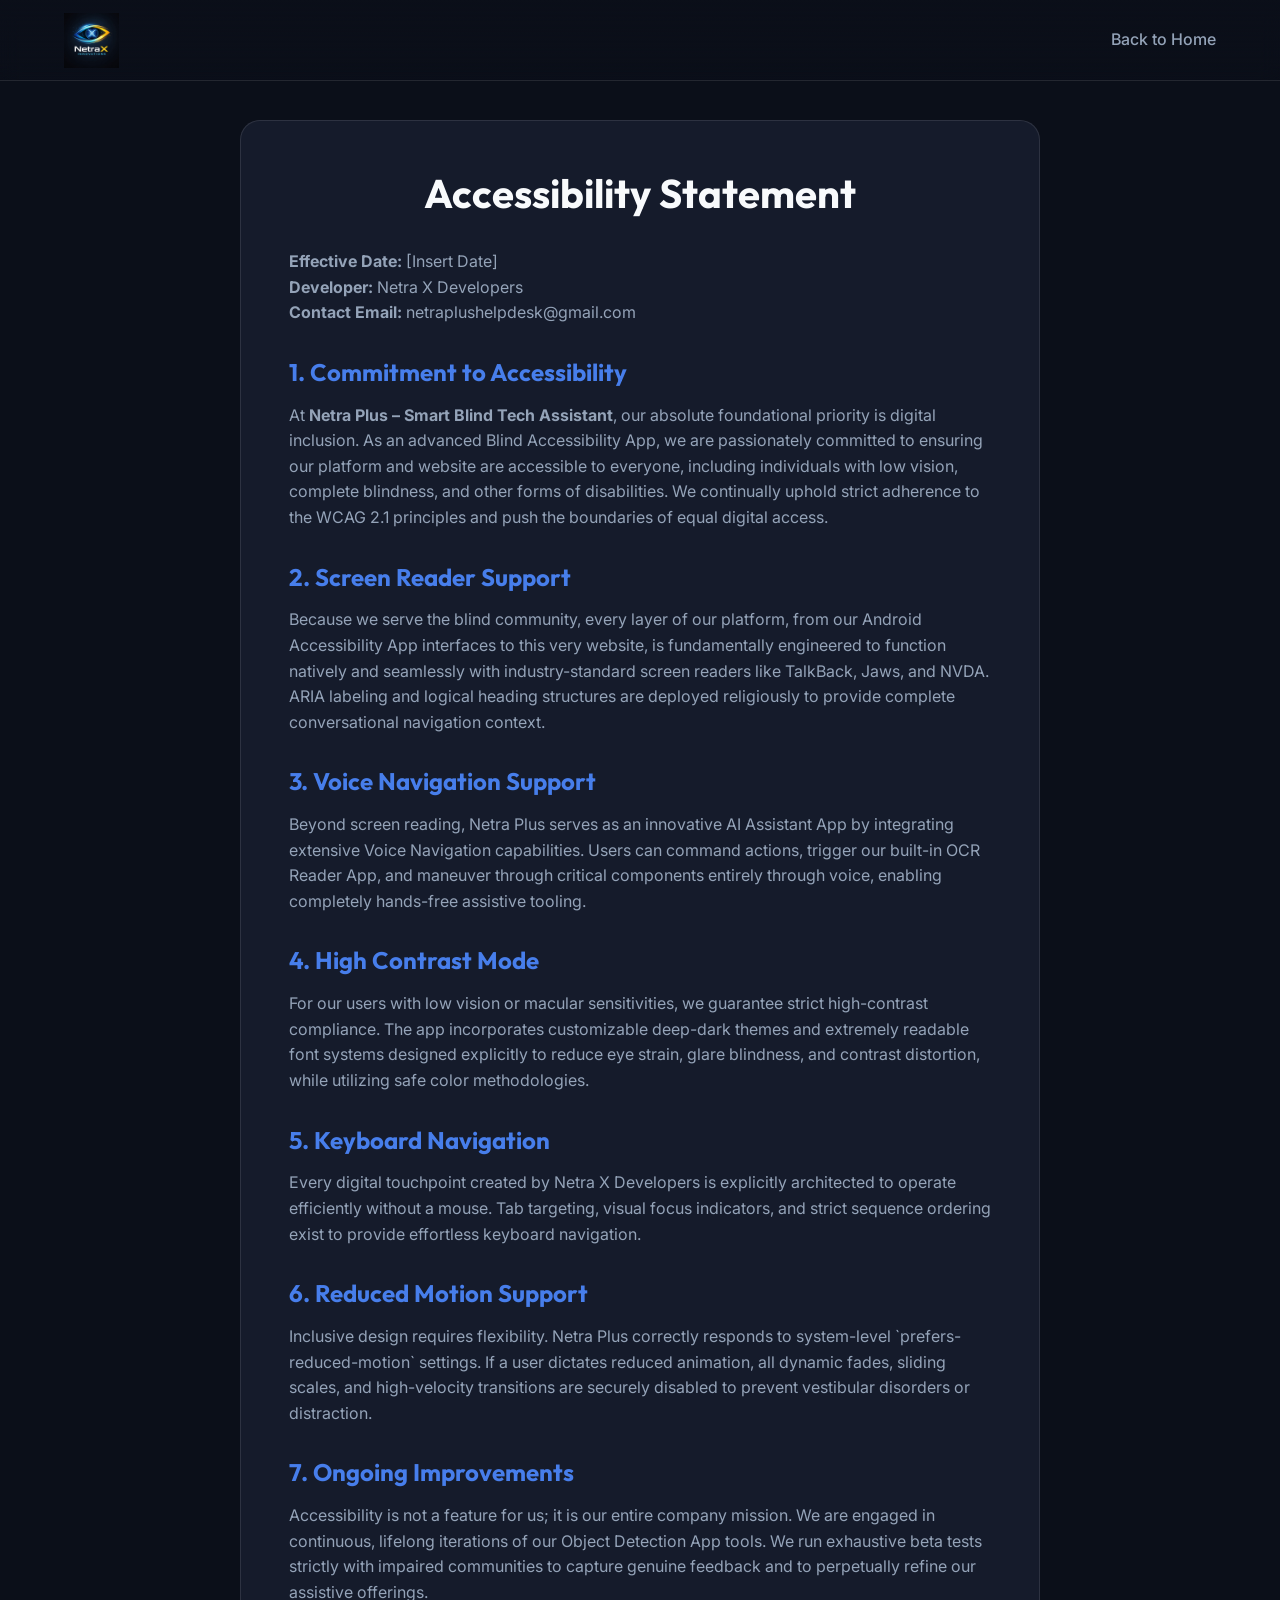
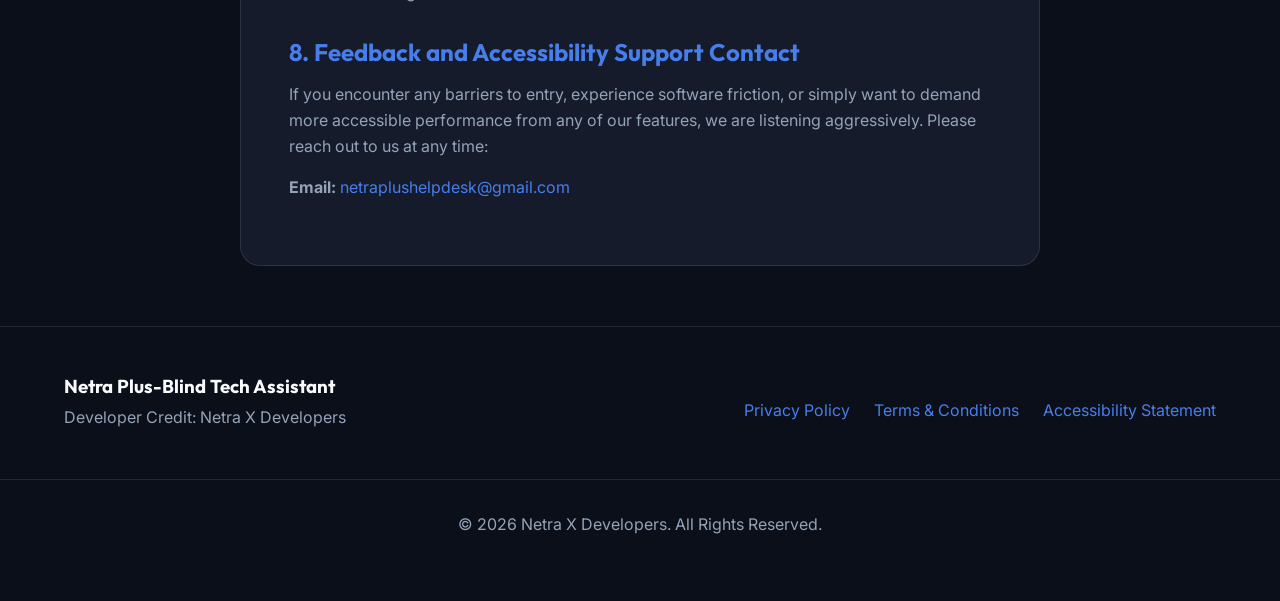
==== accessibility.html @ 4c16a259 "Add files via upload" ====
<!DOCTYPE html>
<html lang="en">

<head>
    <meta charset="UTF-8">
    <meta name="viewport" content="width=device-width, initial-scale=1.0">
    <title>Accessibility Statement | Netra Plus – Smart Blind Tech Assistant</title>
    <meta name="description"
        content="Read the Accessibility Statement of Netra Plus – Smart Blind Tech Assistant. Discover our commitment to WCAG 2.1, screen readers, and inclusive design.">
    <!-- Keyword optimization -->
    <meta name="keywords"
        content="Blind Accessibility App, AI Assistant App, Object Detection App, OCR Reader App, Android Accessibility App, Screen Reader Support">
    <link rel="preconnect" href="https://fonts.googleapis.com">
    <link rel="preconnect" href="https://fonts.gstatic.com" crossorigin>
    <link
        href="https://fonts.googleapis.com/css2?family=Outfit:wght@300;400;600;800&family=Inter:wght@400;500;700&display=swap"
        rel="stylesheet">
    <link rel="stylesheet" href="https://cdnjs.cloudflare.com/ajax/libs/font-awesome/6.4.0/css/all.min.css">
    <link rel="stylesheet" href="style.css">
</head>

<body data-theme="dark">
    <!-- Accessibility Skip Link -->
    <a href="#main-content" class="skip-to-content" aria-label="Skip to main content">Skip to content</a>

    <header role="banner" class="sticky-header">
        <nav aria-label="Main Navigation" class="container navbar">
            <div class="logo">
                <a href="index.html" aria-label="NetraX Developers Home">
                    <img src="netrax-logo.jpeg" alt="NetraX Developers Banner"
                        style="height: 55px; width: auto; max-width: 280px; vertical-align: middle; object-fit: contain;">
                </a>
            </div>
            <ul class="nav-links">
                <li><a href="index.html" aria-label="Return to Home Page">Back to Home</a></li>
            </ul>
        </nav>
    </header>

    <main id="main-content" role="main" style="padding-top: 120px; padding-bottom: 60px;">
        <div class="container"
            style="max-width: 800px; background: var(--bg-surface); padding: 3rem; border-radius: var(--radius-lg); border: 1px solid var(--border-color);">
            <h1 class="section-title" style="margin-bottom: 2rem;">Accessibility Statement</h1>
            <p><strong>Effective Date:</strong> [Insert Date]<br>
                <strong>Developer:</strong> Netra X Developers<br>
                <strong>Contact Email:</strong> netraplushelpdesk@gmail.com
            </p>

            <section aria-labelledby="section-1">
                <h2 id="section-1" style="color: var(--primary); margin-top: 2rem;">1. Commitment to Accessibility</h2>
                <p>At <strong>Netra Plus – Smart Blind Tech Assistant</strong>, our absolute foundational priority is
                    digital inclusion. As an advanced Blind Accessibility App, we are passionately committed to ensuring
                    our platform and website are accessible to everyone, including individuals with low vision, complete
                    blindness, and other forms of disabilities. We continually uphold strict adherence to the WCAG 2.1
                    principles and push the boundaries of equal digital access.</p>
            </section>

            <section aria-labelledby="section-2">
                <h2 id="section-2" style="color: var(--primary); margin-top: 2rem;">2. Screen Reader Support</h2>
                <p>Because we serve the blind community, every layer of our platform, from our Android Accessibility App
                    interfaces to this very website, is fundamentally engineered to function natively and seamlessly
                    with industry-standard screen readers like TalkBack, Jaws, and NVDA. ARIA labeling and logical
                    heading structures are deployed religiously to provide complete conversational navigation context.
                </p>
            </section>

            <section aria-labelledby="section-3">
                <h2 id="section-3" style="color: var(--primary); margin-top: 2rem;">3. Voice Navigation Support</h2>
                <p>Beyond screen reading, Netra Plus serves as an innovative AI Assistant App by integrating extensive
                    Voice Navigation capabilities. Users can command actions, trigger our built-in OCR Reader App, and
                    maneuver through critical components entirely through voice, enabling completely hands-free
                    assistive tooling.</p>
            </section>

            <section aria-labelledby="section-4">
                <h2 id="section-4" style="color: var(--primary); margin-top: 2rem;">4. High Contrast Mode</h2>
                <p>For our users with low vision or macular sensitivities, we guarantee strict high-contrast compliance.
                    The app incorporates customizable deep-dark themes and extremely readable font systems designed
                    explicitly to reduce eye strain, glare blindness, and contrast distortion, while utilizing safe
                    color methodologies.</p>
            </section>

            <section aria-labelledby="section-5">
                <h2 id="section-5" style="color: var(--primary); margin-top: 2rem;">5. Keyboard Navigation</h2>
                <p>Every digital touchpoint created by Netra X Developers is explicitly architected to operate
                    efficiently without a mouse. Tab targeting, visual focus indicators, and strict sequence ordering
                    exist to provide effortless keyboard navigation.</p>
            </section>

            <section aria-labelledby="section-6">
                <h2 id="section-6" style="color: var(--primary); margin-top: 2rem;">6. Reduced Motion Support</h2>
                <p>Inclusive design requires flexibility. Netra Plus correctly responds to system-level
                    `prefers-reduced-motion` settings. If a user dictates reduced animation, all dynamic fades, sliding
                    scales, and high-velocity transitions are securely disabled to prevent vestibular disorders or
                    distraction.</p>
            </section>

            <section aria-labelledby="section-7">
                <h2 id="section-7" style="color: var(--primary); margin-top: 2rem;">7. Ongoing Improvements</h2>
                <p>Accessibility is not a feature for us; it is our entire company mission. We are engaged in
                    continuous, lifelong iterations of our Object Detection App tools. We run exhaustive beta tests
                    strictly with impaired communities to capture genuine feedback and to perpetually refine our
                    assistive offerings.</p>
            </section>

            <section aria-labelledby="section-8">
                <h2 id="section-8" style="color: var(--primary); margin-top: 2rem;">8. Feedback and Accessibility
                    Support Contact</h2>
                <p>If you encounter any barriers to entry, experience software friction, or simply want to demand more
                    accessible performance from any of our features, we are listening aggressively. Please reach out to
                    us at any time:</p>
                <p><strong>Email:</strong> <a href="mailto:netraplushelpdesk@gmail.com">netraplushelpdesk@gmail.com</a>
                </p>
            </section>

        </div>
    </main>

    <footer role="contentinfo">
        <div class="container footer-content">
            <div class="footer-brand">
                <h3>Netra Plus-Blind Tech Assistant</h3>
                <p>Developer Credit: Netra X Developers</p>
            </div>
            <div class="footer-links" aria-label="Footer Navigation">
                <a href="privacy.html" aria-label="Read Privacy Policy">Privacy Policy</a>
                <a href="terms.html" aria-label="Read Terms and Conditions">Terms & Conditions</a>
                <a href="accessibility.html" aria-label="Read Accessibility Statement">Accessibility Statement</a>
            </div>
        </div>
        <div class="footer-bottom">
            <p>&copy;
                <script>document.write(new Date().getFullYear())</script> Netra X Developers. All Rights Reserved.
            </p>
        </div>
    </footer>
</body>

</html>
---- style.css ----
/* ================================
   VARIABLES AND THEMING
================================= */
:root {
    /* Color Palette */
    --hue-primary: 220;
    --hue-secondary: 260;

    /* Default Dark Theme (Startup AI Style) */
    --bg-base: #0B0F19;
    --bg-surface: #151B2B;
    --bg-surface-hover: #1E293B;
    --text-main: #F8FAFC;
    --text-muted: #94A3B8;

    --primary: hsl(var(--hue-primary), 80%, 60%);
    --primary-hover: hsl(var(--hue-primary), 80%, 50%);
    --secondary: hsl(var(--hue-secondary), 80%, 60%);

    --focus-ring: #FBBF24;
    --border-color: rgba(255, 255, 255, 0.1);

    --font-heading: 'Outfit', sans-serif;
    --font-body: 'Inter', sans-serif;

    --radius-md: 12px;
    --radius-lg: 20px;
    --radius-pill: 9999px;

    --shadow-subtle: 0 4px 20px rgba(0, 0, 0, 0.3);

    --base-font-size: 16px;
    --transition-normal: 0.3s cubic-bezier(0.4, 0, 0.2, 1);
}

[data-theme="light"] {
    --bg-base: #F8FAFC;
    --bg-surface: #FFFFFF;
    --bg-surface-hover: #F1F5F9;
    --text-main: #0F172A;
    --text-muted: #475569;
    --border-color: #E2E8F0;
    --shadow-subtle: 0 4px 20px rgba(0, 0, 0, 0.05);
}

[data-contrast="high"] {
    --bg-base: #000000;
    --bg-surface: #000000;
    --bg-surface-hover: #000000;
    --text-main: #FFFFFF;
    --text-muted: #FFFFFF;
    --primary: #FFFF00;
    --primary-hover: #FFCC00;
    --secondary: #00FF00;
    --border-color: #FFFFFF;
    --focus-ring: #00FFFF;
}

[data-text="large"] {
    --base-font-size: 20px;
}

/* ================================
   RESET & BASE
================================= */
*,
*::before,
*::after {
    box-sizing: border-box;
    margin: 0;
    padding: 0;
}

html {
    scroll-behavior: smooth;
    font-size: var(--base-font-size);
}

body {
    font-family: var(--font-body);
    background-color: var(--bg-base);
    color: var(--text-main);
    line-height: 1.6;
    overflow-x: hidden;
    transition: background-color var(--transition-normal), color var(--transition-normal);
}

/* Accessibility: Focus visible styling */
:focus-visible {
    outline: 3px solid var(--focus-ring) !important;
    outline-offset: 4px;
    border-radius: 4px;
}

.skip-to-content {
    position: absolute;
    top: -100px;
    left: 20px;
    background: var(--primary);
    color: #fff;
    padding: 10px 20px;
    z-index: 10000;
    border-radius: var(--radius-pill);
    font-weight: bold;
    text-decoration: none;
    transition: top 0.2s;
}

.skip-to-content:focus {
    top: 20px;
}

.container {
    width: 90%;
    max-width: 1200px;
    margin: 0 auto;
}

h1,
h2,
h3,
h4 {
    font-family: var(--font-heading);
    line-height: 1.2;
    margin-bottom: 1rem;
}

.section-title {
    font-size: 2.5rem;
    font-weight: 700;
    text-align: center;
    margin-bottom: 3rem;
    color: var(--text-main);
}

p {
    margin-bottom: 1rem;
    color: var(--text-muted);
}

ul {
    list-style: none;
}

a {
    color: var(--primary);
    text-decoration: none;
    transition: color var(--transition-normal);
}

a:hover {
    color: var(--primary-hover);
}

/* ================================
   BUTTONS
================================= */
.btn {
    display: inline-flex;
    align-items: center;
    justify-content: center;
    gap: 0.75rem;
    padding: 0.8rem 1.8rem;
    border-radius: var(--radius-pill);
    font-weight: 600;
    font-size: 1rem;
    cursor: pointer;
    border: 2px solid transparent;
    transition: all var(--transition-normal);
    text-align: center;
}

.btn-primary {
    background: linear-gradient(135deg, var(--primary), var(--secondary));
    color: #fff !important;
    box-shadow: 0 4px 15px rgba(59, 130, 246, 0.4);
}

.btn-primary:hover {
    transform: translateY(-2px);
    box-shadow: 0 6px 20px rgba(59, 130, 246, 0.6);
}

.btn-secondary {
    background: var(--bg-surface);
    color: var(--text-main) !important;
    border-color: var(--border-color);
}

.btn-secondary:hover {
    background: var(--bg-surface-hover);
    transform: translateY(-2px);
}

.btn-outline {
    background: transparent;
    color: var(--primary) !important;
    border-color: var(--primary);
}

.btn-outline:hover {
    background: var(--primary);
    color: #fff !important;
}

.btn-sm {
    padding: 0.5rem 1.2rem;
    font-size: 0.9rem;
}

[data-contrast="high"] .btn-primary {
    background: var(--primary);
    color: #000 !important;
    border: 2px solid #FFF;
}

[data-contrast="high"] .btn-primary:hover {
    background: var(--primary-hover);
}

/* ================================
   HEADER & NAVIGATION
================================= */
.sticky-header {
    position: fixed;
    top: 0;
    left: 0;
    width: 100%;
    z-index: 1000;
    background: rgba(var(--bg-base-rgb), 0.8);
    backdrop-filter: blur(10px);
    -webkit-backdrop-filter: blur(10px);
    border-bottom: 1px solid var(--border-color);
}

/* Polyfill fallback for rgba using CSS custom properties structure */
.sticky-header {
    background-color: var(--bg-base);
    /* solid fallback */
}

@supports (backdrop-filter: blur(10px)) {
    .sticky-header {
        background-color: transparent;
        background-image: linear-gradient(to bottom, var(--bg-base), transparent);
    }
}

.navbar {
    display: flex;
    justify-content: space-between;
    align-items: center;
    height: 80px;
}

.logo a {
    font-family: var(--font-heading);
    font-size: 1.5rem;
    font-weight: 800;
    color: var(--text-main);
    text-transform: uppercase;
    letter-spacing: 1px;
}

.nav-links {
    display: flex;
    gap: 2rem;
}

.nav-links a {
    color: var(--text-muted);
    font-weight: 500;
}

.nav-links a:hover {
    color: var(--primary);
}

.accessibility-toolbar {
    display: flex;
    gap: 0.5rem;
}

.a11y-btn {
    background: var(--bg-surface);
    border: 1px solid var(--border-color);
    color: var(--text-main);
    width: 40px;
    height: 40px;
    border-radius: 50%;
    display: flex;
    align-items: center;
    justify-content: center;
    cursor: pointer;
    transition: all 0.2s ease;
}

.a11y-btn:hover {
    background: var(--primary);
    color: #fff;
    border-color: var(--primary);
}

.menu-toggle {
    display: none;
    background: none;
    border: none;
    color: var(--text-main);
    font-size: 1.5rem;
    cursor: pointer;
    padding: 0.5rem;
}

/* ================================
   HERO SECTION
================================= */
.hero {
    position: relative;
    padding-top: 150px;
    padding-bottom: 100px;
    min-height: 100vh;
    display: flex;
    align-items: center;
    justify-content: center;
    text-align: center;
    overflow: hidden;
}

.hero-bg {
    position: absolute;
    top: 0;
    left: 0;
    width: 100%;
    height: 100%;
    z-index: -1;
    overflow: hidden;
}

.gradient-sphere {
    position: absolute;
    border-radius: 50%;
    filter: blur(80px);
    opacity: 0.4;
    animation: float 10s infinite ease-in-out alternate;
}

.gradient-1 {
    top: -10%;
    left: -10%;
    width: 50vw;
    height: 50vw;
    background: var(--primary);
}

.gradient-2 {
    bottom: -10%;
    right: -10%;
    width: 40vw;
    height: 40vw;
    background: var(--secondary);
    animation-delay: -5s;
}

[data-contrast="high"] .gradient-sphere {
    display: none;
}

.hero-content {
    max-width: 800px;
}

.big-title {
    font-size: clamp(2.5rem, 5vw, 4.5rem);
    font-weight: 800;
    margin-bottom: 1.5rem;
}

.gradient-text {
    background: linear-gradient(to right, var(--primary), var(--secondary));
    -webkit-background-clip: text;
    background-clip: text;
    -webkit-text-fill-color: transparent;
}

[data-contrast="high"] .gradient-text {
    background: none;
    -webkit-text-fill-color: var(--primary);
}

.hero-subtitle {
    font-size: clamp(1.1rem, 2vw, 1.4rem);
    margin-bottom: 2.5rem;
}

.action-buttons {
    display: flex;
    gap: 1rem;
    justify-content: center;
    flex-wrap: wrap;
}

/* ================================
   ABOUT SECTION
================================= */
.about-section {
    padding: 100px 0;
    background-color: var(--bg-surface);
}

.about-text {
    max-width: 800px;
    margin: 0 auto;
    text-align: center;
    font-size: 1.1rem;
}

/* ================================
   FEATURES SECTION
================================= */
.features-section {
    padding: 100px 0;
}

.features-grid {
    display: grid;
    grid-template-columns: repeat(auto-fit, minmax(300px, 1fr));
    gap: 2rem;
}

.feature-card {
    background: var(--bg-surface);
    border: 1px solid var(--border-color);
    padding: 2rem;
    border-radius: var(--radius-lg);
    transition: transform var(--transition-normal), box-shadow var(--transition-normal);
}

.feature-card:hover,
.feature-card:focus-within {
    transform: translateY(-5px);
    box-shadow: var(--shadow-subtle);
    border-color: var(--primary);
}

.feature-icon {
    width: 60px;
    height: 60px;
    background: rgba(59, 130, 246, 0.1);
    color: var(--primary);
    border-radius: var(--radius-md);
    display: flex;
    align-items: center;
    justify-content: center;
    font-size: 1.8rem;
    margin-bottom: 1.5rem;
}

[data-contrast="high"] .feature-icon {
    background: transparent;
    border: 2px solid var(--primary);
}

.feature-card h3 {
    font-size: 1.4rem;
    margin-bottom: 1rem;
}

.small-features-grid {
    display: grid;
    grid-template-columns: repeat(auto-fit, minmax(200px, 1fr));
    gap: 1.5rem;
}

.small-feature-card {
    background: var(--bg-surface);
    border: 1px solid var(--border-color);
    padding: 1.5rem;
    border-radius: var(--radius-md);
    display: flex;
    flex-direction: column;
    align-items: center;
    text-align: center;
    transition: transform var(--transition-normal), box-shadow var(--transition-normal);
}

.small-feature-card:hover,
.small-feature-card:focus-within {
    transform: translateY(-5px);
    box-shadow: var(--shadow-subtle);
    border-color: var(--primary);
}

.small-feature-card .feature-icon {
    width: 50px;
    height: 50px;
    background: rgba(59, 130, 246, 0.1);
    color: var(--primary);
    border-radius: var(--radius-md);
    display: flex;
    align-items: center;
    justify-content: center;
    font-size: 1.5rem;
    margin-bottom: 1rem;
}

[data-contrast="high"] .small-feature-card .feature-icon {
    background: transparent;
    border: 2px solid var(--primary);
}

.small-feature-card h3 {
    font-size: 1.2rem;
    margin-bottom: 0;
}

/* Collapsed Grid State: Hide items after the 8th */
.small-features-grid.is-collapsed .small-feature-card:nth-child(n+9) {
    display: none;
}

.features-toggle-container {
    text-align: center;
    margin-top: 3rem;
    width: 100%;
}

/* ================================
   APPS SECTION
================================= */
.apps-section {
    padding: 100px 0;
    background-color: var(--bg-surface);
}

.apps-grid {
    display: grid;
    grid-template-columns: repeat(auto-fit, minmax(320px, 1fr));
    gap: 2rem;
}

.app-card {
    background: var(--bg-base);
    border: 1px solid var(--border-color);
    padding: 2rem;
    border-radius: var(--radius-lg);
    display: flex;
    gap: 1.5rem;
    transition: transform 0.3s ease;
}

.app-card:hover {
    transform: translateY(-5px);
}

.app-icon {
    width: 80px;
    height: 80px;
    flex-shrink: 0;
    background: linear-gradient(135deg, var(--primary), var(--secondary));
    border-radius: 20px;
    display: flex;
    align-items: center;
    justify-content: center;
    font-size: 2.5rem;
    color: #fff;
}

.app-icon.future-icon {
    background: #475569;
}

.app-details {
    display: flex;
    flex-direction: column;
}

.app-details h3 {
    font-size: 1.3rem;
    margin-bottom: 0.5rem;
}

.app-details p {
    font-size: 0.95rem;
    flex-grow: 1;
}

.app-details .btn {
    align-self: flex-start;
    margin-top: 1rem;
}

/* ================================
   BUSINESS SECTION
================================= */
.business-section {
    padding: 100px 0;
    text-align: center;
}

.business-content {
    max-width: 800px;
    margin: 0 auto;
    background: linear-gradient(to right, rgba(59, 130, 246, 0.05), rgba(139, 92, 246, 0.05));
    border: 1px solid var(--border-color);
    padding: 4rem 2rem;
    border-radius: var(--radius-lg);
}

.business-lead {
    font-size: 1.5rem;
    font-weight: 600;
    color: var(--primary);
    margin-bottom: 1.5rem;
}

.business-contact {
    font-size: 1.25rem;
    font-weight: 600;
    margin-top: 2rem;
    display: flex;
    align-items: center;
    justify-content: center;
    gap: 0.5rem;
}

/* ================================
   CONTACT SECTION
================================= */
.contact-section {
    padding: 100px 0;
    background: var(--bg-surface);
}

.contact-wrapper {
    display: grid;
    grid-template-columns: 1fr 1fr;
    gap: 4rem;
}

.social-media-card h2,
.contact-form-card h2 {
    margin-bottom: 1.5rem;
}

.social-links {
    margin-top: 2rem;
}

.social-links li {
    margin-bottom: 1rem;
}

.social-links a {
    display: flex;
    align-items: center;
    gap: 1rem;
    font-size: 1.1rem;
    font-weight: 500;
    color: var(--text-main);
    padding: 1rem;
    background: var(--bg-base);
    border-radius: var(--radius-md);
    border: 1px solid var(--border-color);
}

.social-links a:hover {
    border-color: var(--primary);
    color: var(--primary);
}

.form-group {
    margin-bottom: 1.5rem;
}

.form-group label {
    display: block;
    margin-bottom: 0.5rem;
    font-weight: 500;
}

input,
textarea {
    width: 100%;
    padding: 1rem;
    border-radius: var(--radius-md);
    background: var(--bg-base);
    border: 1px solid var(--border-color);
    color: var(--text-main);
    font-family: inherit;
    transition: border-color var(--transition-normal);
}

input:focus,
textarea:focus {
    outline: none;
    border-color: var(--primary);
    box-shadow: 0 0 0 3px rgba(59, 130, 246, 0.2);
}

.btn-submit {
    width: 100%;
    border: none;
    font-size: 1.1rem;
}

/* ================================
   FOOTER
================================= */
footer {
    background: var(--bg-base);
    border-top: 1px solid var(--border-color);
    padding: 3rem 0;
}

.footer-content {
    display: flex;
    justify-content: space-between;
    align-items: center;
    flex-wrap: wrap;
    gap: 2rem;
    margin-bottom: 2rem;
}

.footer-brand h3 {
    margin-bottom: 0.5rem;
}

.footer-links {
    display: flex;
    gap: 1.5rem;
}

.footer-bottom {
    text-align: center;
    color: var(--text-muted);
    padding-top: 2rem;
    border-top: 1px solid var(--border-color);
}

/* ================================
   ANIMATIONS
================================= */
@keyframes float {
    0% {
        transform: translateY(0) scale(1);
    }

    100% {
        transform: translateY(-20px) scale(1.05);
    }
}

.fade-in-up {
    opacity: 0;
    transform: translateY(30px);
    transition: opacity 0.8s ease-out, transform 0.8s ease-out;
}

.fade-in-up.visible {
    opacity: 1;
    transform: translateY(0);
}

.delay-1 {
    transition-delay: 0.2s;
}

.delay-2 {
    transition-delay: 0.4s;
}

/* Reduced Motion Override */
@media (prefers-reduced-motion: reduce) {

    *,
    ::before,
    ::after {
        animation-duration: 0.01ms !important;
        animation-iteration-count: 1 !important;
        transition-duration: 0.01ms !important;
        scroll-behavior: auto !important;
    }

    .fade-in-up {
        opacity: 1;
        transform: none;
    }
}

/* ================================
   RESPONSIVE DESIGN (Mobile First adapted via max-width queries)
================================= */
@media (max-width: 900px) {
    .contact-wrapper {
        grid-template-columns: 1fr;
    }

    .app-card {
        flex-direction: column;
        align-items: flex-start;
    }
}

@media (max-width: 768px) {
    .nav-links {
        display: none;
        position: absolute;
        top: 80px;
        left: 0;
        width: 100%;
        background: var(--bg-surface);
        flex-direction: column;
        gap: 0;
        border-bottom: 1px solid var(--border-color);
    }

    .nav-links.active {
        display: flex;
    }

    .nav-links li {
        width: 100%;
    }

    .nav-links a {
        display: block;
        padding: 1rem 2rem;
        border-bottom: 1px solid var(--border-color);
    }

    .menu-toggle {
        display: block;
    }

    .hero {
        padding-top: 120px;
    }

    .action-buttons {
        flex-direction: column;
        width: 100%;
    }

    .action-buttons .btn {
        width: 100%;
    }

    .footer-content {
        flex-direction: column;
        text-align: center;
    }
}
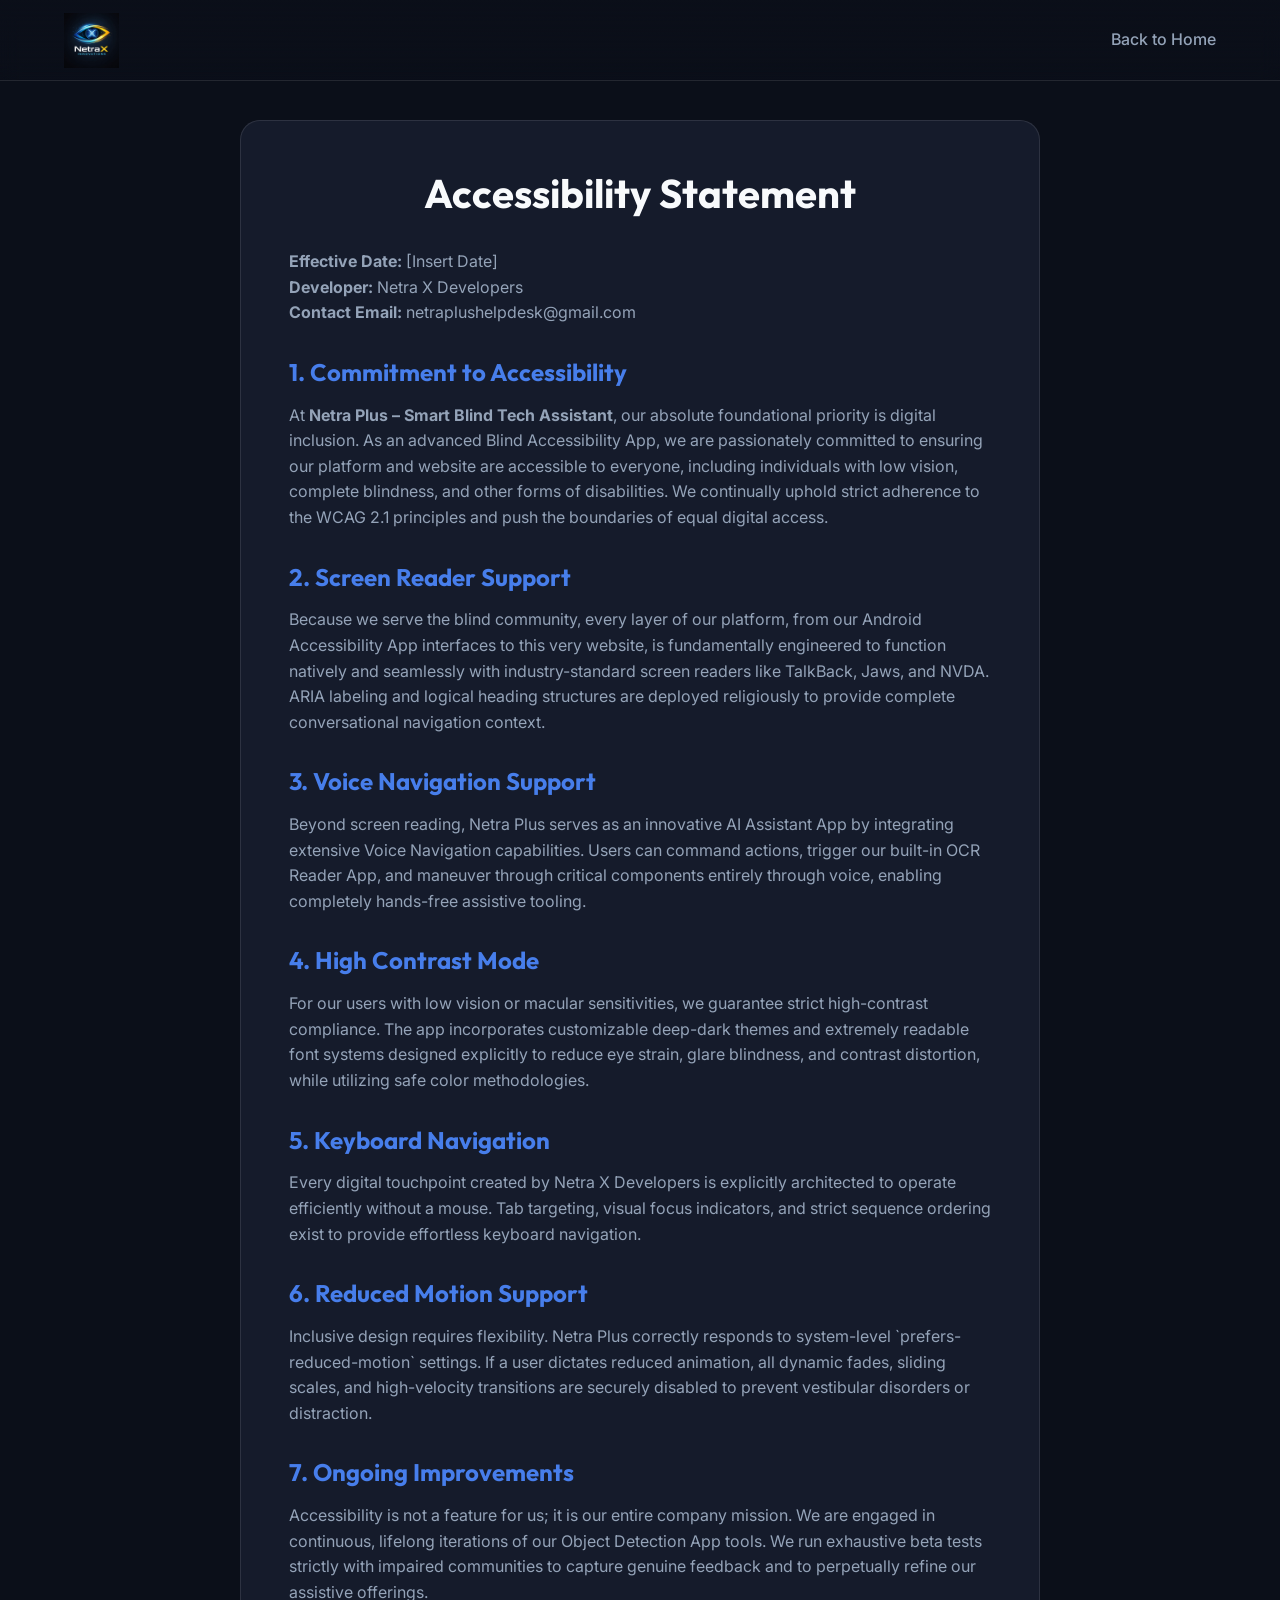
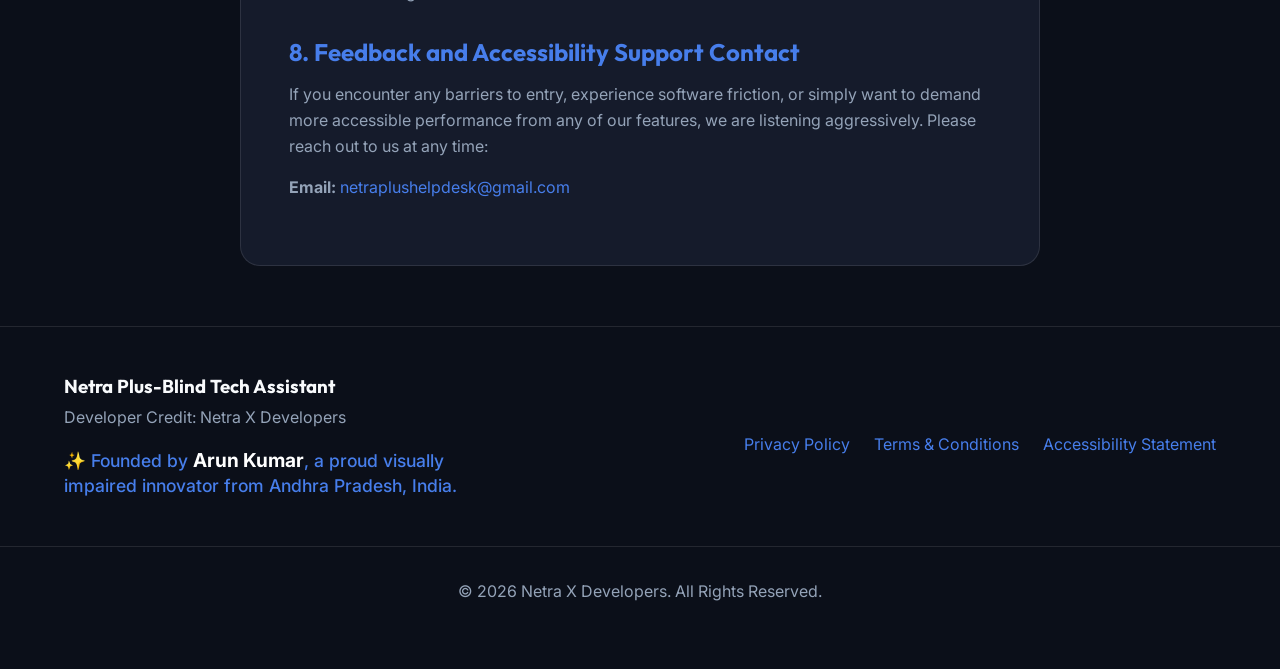
==== commit 499e1f2d: "Add files via upload" ====
--- a/accessibility.html
+++ b/accessibility.html
@@ -17,6 +17,9 @@
         rel="stylesheet">
     <link rel="stylesheet" href="https://cdnjs.cloudflare.com/ajax/libs/font-awesome/6.4.0/css/all.min.css">
     <link rel="stylesheet" href="style.css">
+
+    <!-- Google Search Console Verification -->
+    <meta name="google-site-verification" content="SWvzGWe6dudHu7guXQA75vZrwbIkXkREB0dEJ9VuQ5U" />
 </head>
 
 <body data-theme="dark">
@@ -121,6 +124,11 @@
             <div class="footer-brand">
                 <h3>Netra Plus-Blind Tech Assistant</h3>
                 <p>Developer Credit: Netra X Developers</p>
+                <p
+                    style="margin-top: 0.8rem; font-size: 1.1rem; max-width: 400px; color: var(--primary); font-weight: 500; line-height: 1.4;">
+                    ✨ Founded by <strong style="color: #fff; font-size: 1.2rem;">Arun Kumar</strong>, a proud visually
+                    impaired innovator from Andhra Pradesh, India.
+                </p>
             </div>
             <div class="footer-links" aria-label="Footer Navigation">
                 <a href="privacy.html" aria-label="Read Privacy Policy">Privacy Policy</a>
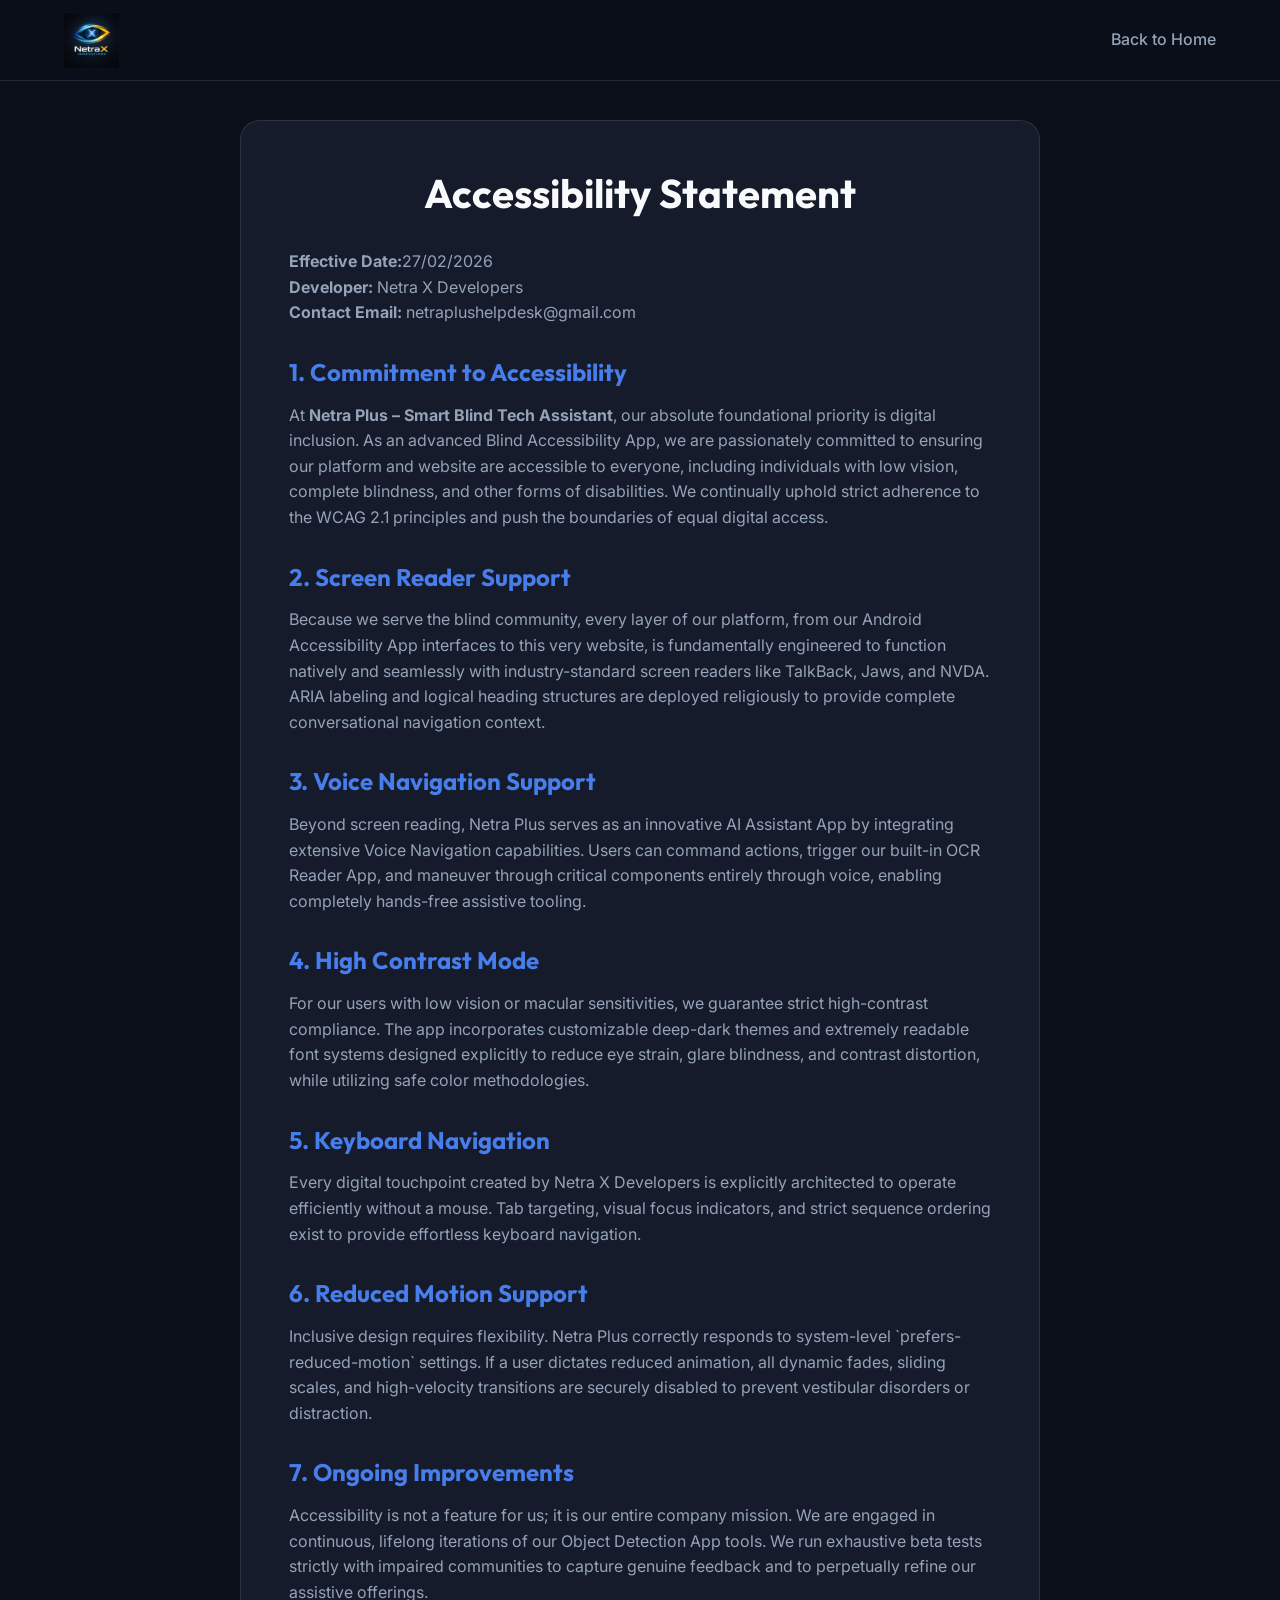
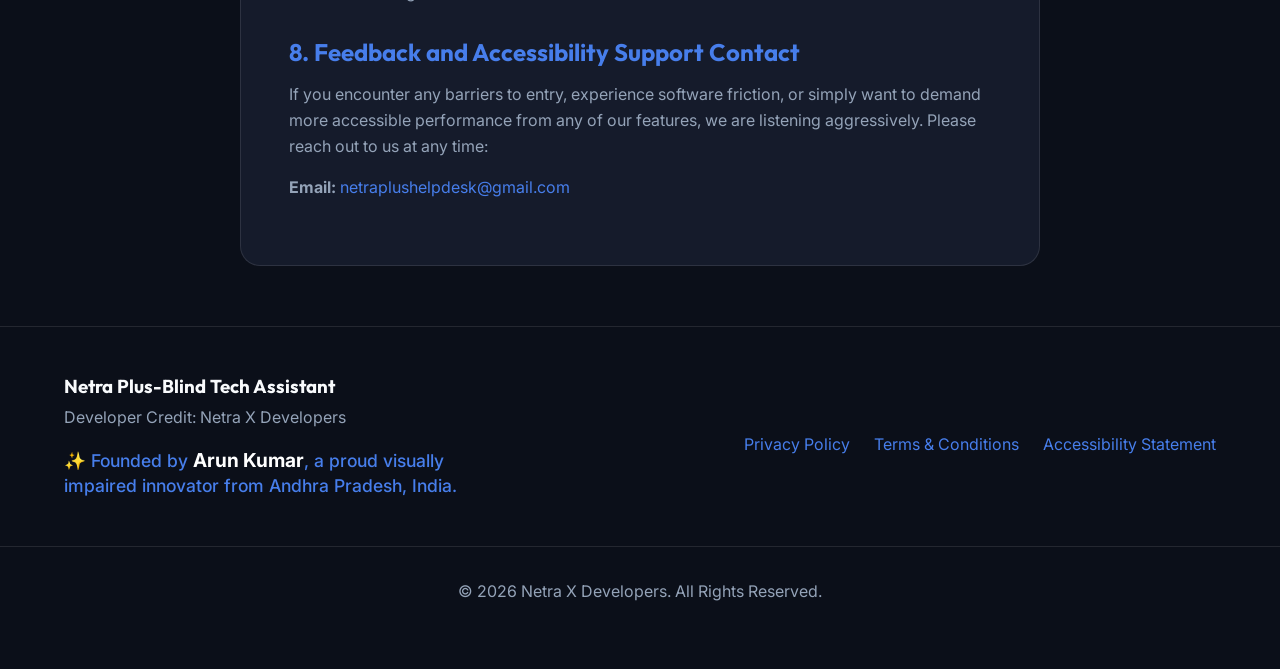
==== commit 0e83afed: "Update accessibility.html" ====
--- a/accessibility.html
+++ b/accessibility.html
@@ -44,7 +44,7 @@
         <div class="container"
             style="max-width: 800px; background: var(--bg-surface); padding: 3rem; border-radius: var(--radius-lg); border: 1px solid var(--border-color);">
             <h1 class="section-title" style="margin-bottom: 2rem;">Accessibility Statement</h1>
-            <p><strong>Effective Date:</strong> [Insert Date]<br>
+            <p><strong>Effective Date:</strong>27/02/2026<br>
                 <strong>Developer:</strong> Netra X Developers<br>
                 <strong>Contact Email:</strong> netraplushelpdesk@gmail.com
             </p>
@@ -144,4 +144,5 @@
     </footer>
 </body>
 
-</html>+
+</html>
